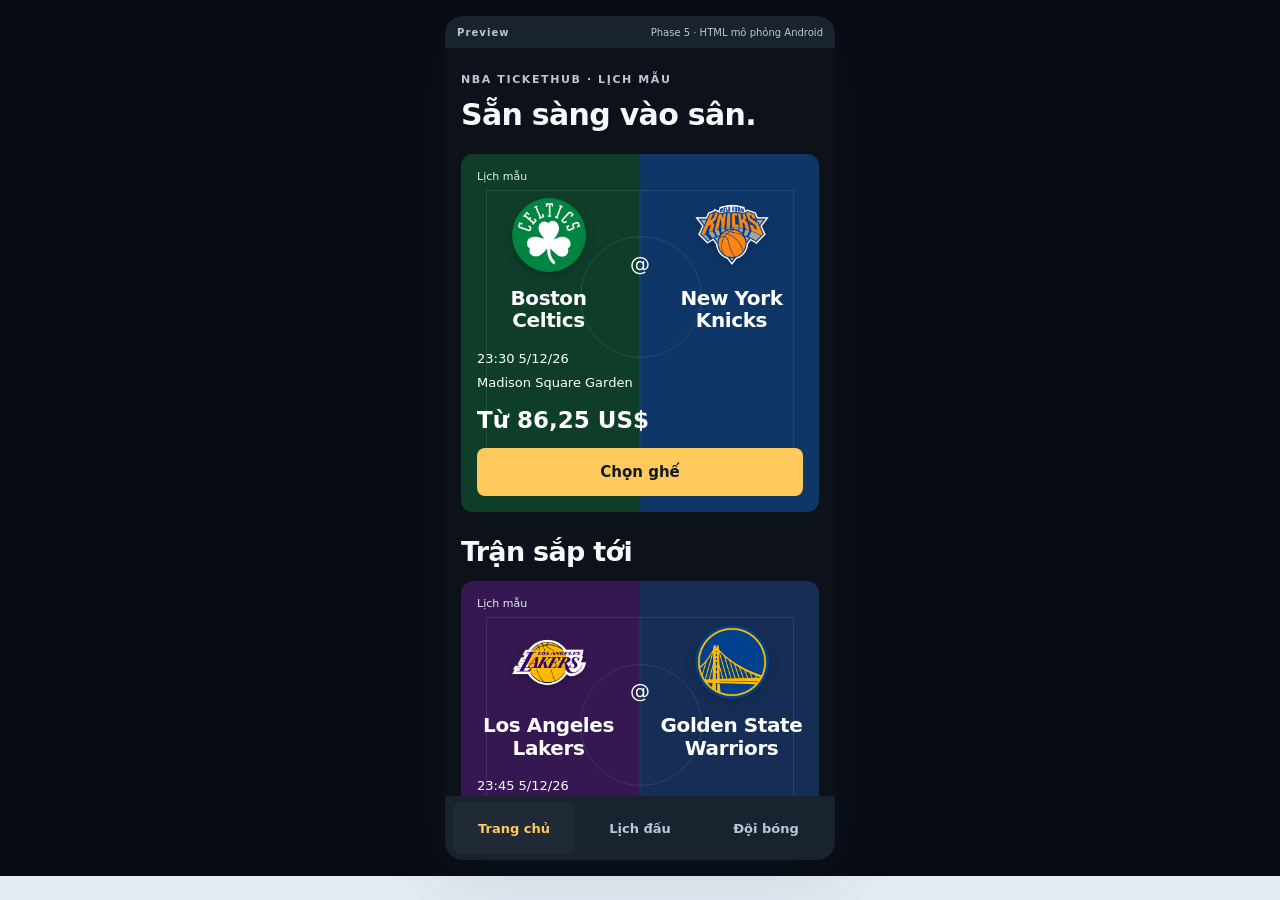
==== tools/arena-preview/index.html @ 88c511a9 "feat: add Phase 4 seat selection and Phase 5 match discovery" ====
<!doctype html>
<html lang="vi">
<head>
    <meta charset="utf-8">
    <meta name="viewport" content="width=device-width,initial-scale=1">
    <meta name="theme-color" content="#102c50">
    <title>NBA TicketHub · Preview Phase 5</title>
    <link rel="stylesheet" href="mobile.css">
    <link rel="stylesheet" href="browse.css">
    <script src="source-data.js" defer></script>
    <script src="team-logos.js" defer></script>
    <script src="arena-renderer.js" defer></script>
    <script src="selection-model.js" defer></script>
    <script src="seat-perspective.js" defer></script>
    <script src="match-list.js" defer></script>
    <script src="mobile.js" defer></script>
</head>
<body>
<main class="phone">
    <div class="preview-banner">Preview <span>Phase 5 · HTML mô phỏng Android</span></div>
    <section id="home" class="screen browse-page" aria-labelledby="home-title">
        <header class="browse-intro"><span class="eyebrow">NBA TICKETHUB · LỊCH MẪU</span><h1 id="home-title" tabindex="-1">Sẵn sàng vào sân.</h1></header>
        <div id="featured-match" class="featured-match"></div>
        <div class="browse-section"><h2>Trận sắp tới</h2><div id="upcoming-matches"></div><button id="all-matches">Xem toàn bộ lịch đấu</button><h2>Khám phá theo đội</h2><div id="home-team-grid" class="team-grid"></div><p class="browse-notice">Lịch, giá và tình trạng vé đều mô phỏng. Chưa đặt vé hoặc thanh toán.</p></div>
    </section>
    <section id="teams" class="screen browse-page" aria-labelledby="teams-title" hidden><header class="browse-intro"><span class="eyebrow">NBA TICKETHUB</span><h1 id="teams-title" tabindex="-1">Đội bóng</h1><p>30 đội · Xem cả trận sân nhà và sân khách.</p></header><div id="team-grid" class="team-grid browse-section"></div></section>
    <section id="detail" class="screen detail-page" aria-labelledby="detail-title" hidden>
        <button id="detail-back" class="back-button">‹ Quay lại</button>
        <div id="detail-scroll" class="detail-scroll"><div class="browse-intro"><h1 id="detail-title" tabindex="-1">Đêm thi đấu</h1></div><div id="detail-poster"></div><p class="browse-notice">Chọn khu trên toàn sân để xem góc nhìn mô phỏng và vé. Bạn chỉ xác nhận ghế sau khi xem hàng, số ghế và giá.</p></div>
        <footer class="detail-cta"><strong id="detail-price"></strong><button id="detail-seats">Chọn ghế</button></footer>
    </section>
    <section id="schedule" class="screen home schedule" aria-labelledby="schedule-title" hidden>
        <div class="home-intro"><span class="eyebrow">NBA TICKETHUB</span><h1 id="schedule-title" tabindex="-1">Lịch đấu</h1><p>Lịch mẫu tương đối · Giờ thiết bị.<br>Giá và vé đều mô phỏng.</p></div>
        <div class="match-filters">
            <div class="match-period"><button id="match-seven" aria-pressed="true">7 ngày tới</button><button id="match-today" aria-pressed="false">Hôm nay</button></div>
            <div class="match-calendar"><label for="match-day">Chọn ngày<input id="match-day" type="date" aria-label="Chọn ngày trận" /></label><button id="match-clear">Xóa lọc</button></div>
            <button id="match-team">Tất cả đội</button>
            <label id="match-home-label" hidden><input id="match-home-only" type="checkbox" /> Chỉ sân nhà</label>
            <p id="match-summary" role="status"></p><p id="match-empty" hidden>Không có trận chưa bắt đầu khớp bộ lọc. Hãy đổi ngày, đội hoặc xóa lọc.</p>
        </div>
        <div id="games" class="game-list"></div>
        <aside class="review-note"><b>Bản duyệt giao diện · 390 px</b><p>Kéo/zoom, bộ lọc, lựa chọn và sheet chạy bằng HTML để mô phỏng hành vi Android. Không đặt vé hay thanh toán.</p></aside>
    </section>
    <section id="arena" class="screen arena-screen" aria-labelledby="arena-title" hidden>
        <header id="arena-header" class="arena-header"><div><h1 id="arena-title" tabindex="-1">Sơ đồ sân</h1><p id="arena-subtitle">Trận mô phỏng</p></div><button id="arena-back" aria-label="Quay lại màn trước">‹</button><button id="choose-game">Đổi trận</button></header>
        <div class="filters"><label><span class="sr-only">Loại ghế</span><select id="type-filter" aria-label="Loại ghế"><option value="">Mọi loại</option><option>VIP</option><option value="STANDARD">Tiêu chuẩn</option><option value="STANDING">Khu đứng</option></select></label><label><span class="sr-only">Ngân sách</span><select id="budget-filter" aria-label="Ngân sách"><option value="Infinity">Mọi giá</option><option value="10000">Đến 100 USD</option><option value="25000">Đến 250 USD</option><option value="50000">Đến 500 USD</option></select></label><label><span class="sr-only">Lọc tầng</span><select hidden id="level-filter" aria-label="Lọc tầng"><option value="">Mọi tầng</option></select></label><label><span class="sr-only">Lọc khu</span><select hidden id="section-filter" aria-label="Lọc khu"><option value="">Mọi khu</option></select></label><button id="clear-filter">Xóa lọc</button><button id="fit" class="accent">Vừa khung</button></div>
        <p id="filter-status" class="filter-status" role="status">Đang tải dữ liệu…</p>
        <div class="legend" aria-label="Chú giải trạng thái"><span><i id="available"></i>Trống</span><span><i id="booked"></i>Đã bán</span><span><i id="locked"></i>Khóa</span><span><i class="selected-dot"></i>Đã chọn</span></div>
        <div id="arena-stage" class="arena-stage">
            <canvas id="arena-canvas" tabindex="0" aria-label="Sơ đồ ghế. Kéo để di chuyển, chụm hai ngón hoặc dùng nút cộng để phóng to. Chạm ghế khi hiện chi tiết."></canvas>
            <div class="map-tools"><span id="zoom-label">Toàn sân</span><div><button id="zoom-out" aria-label="Thu nhỏ">−</button><button id="zoom-in" aria-label="Phóng to">+</button></div></div>
            <details id="review-tools" class="review-tools"><summary>Tiện ích duyệt HTML</summary><p>Chỉ định vị ghế để dễ thử; không phải nút Android.</p><button id="focus-low">Tìm ghế thấp còn trống</button><button id="focus-high">Tìm ghế tầng cao</button><button id="focus-booked">Tìm ghế đã bán</button><small>Sau khi định vị, chạm ghế viền nét đứt. Hoặc nhấn Enter trên sơ đồ.</small></details>
            <div id="load-state" class="load-state" role="status">Đang tải sơ đồ…</div><button id="retry" class="retry" hidden>Thử tải lại</button>
            <p id="tap-hint" class="tap-hint">Phóng to để hiện từng ghế</p>
            <div id="feedback" class="feedback" role="status" hidden></div>

        </div>
            <aside id="seat-sheet" class="seat-sheet collapsed" hidden data-dock="bottom" aria-label="Bottom Sheet — HTML mô phỏng Android">
                <div class="sheet-summary"><button id="summary-button" class="summary-button" aria-expanded="false"><span id="selection-count">Chưa chọn ghế</span><strong id="selection-total">Chạm ghế để xem chi tiết</strong></button><button id="cancel-change" hidden>Hủy đổi</button><button id="toggle-sheet">Chi tiết</button></div>
                <div id="sheet-body" class="sheet-body" hidden>
                    <div class="seat-heading"><h2 id="seat-title">Chạm một ghế để xem</h2><p id="seat-meta">Khu, hàng, số ghế và giá mẫu.</p><strong id="seat-price">—</strong><span id="seat-status"></span></div>
                    <button id="open-view" class="view-preview" aria-label="Mở lớn góc nhìn mô phỏng"><span>Góc nhìn mô phỏng <b>Xem lớn</b></span><canvas id="seat-perspective" aria-label="Góc nhìn mô phỏng từ ghế"></canvas></button>
                    <div class="selection-list-heading"><p id="selection-outside">Ghế đã chọn</p><button id="clear-selection">Xóa tất cả</button></div>
                    <ul id="selected-list" class="selected-list" aria-label="Vé trong khu"></ul>
                    <p class="sheet-disclaimer">Giá/trạng thái là mock. Góc nhìn là phối cảnh mô phỏng từ vị trí ghế, không phải ảnh chụp hoặc sightline thật.</p>
                </div>
                <div id="sheet-actions" class="sheet-actions" hidden><button id="change-seat" class="accent" disabled>Đổi ghế</button><button id="toggle-seat" class="accent" disabled>Bỏ ghế</button></div>
            </aside>
        <footer class="arena-footer">Mô phỏng sheet/lựa chọn Android bằng HTML · Không đặt vé</footer>
    </section>
    <nav id="browse-nav" class="browse-nav" aria-label="Điều hướng chính"><button id="nav-home">Trang chủ</button><button id="nav-schedule">Lịch đấu</button><button id="nav-teams">Đội bóng</button></nav>
</main>
<dialog id="team-dialog"><header><h2>Chọn đội · 30 đội NBA</h2><button id="close-teams">Đóng</button></header><div id="team-options"></div><p class="badge-notice">Logo đội dùng offline; mã đội là dự phòng khi thiếu ảnh.</p></dialog>
<dialog id="view-dialog" class="view-dialog"><header><div><span class="eyebrow">GÓC NHÌN MÔ PHỎNG</span><h2 id="large-view-title">Từ vị trí ghế</h2></div><button id="close-view">Đóng</button></header><canvas id="large-perspective" aria-label="Góc nhìn mô phỏng xem lớn"></canvas><p>Cùng vị trí và công thức phối cảnh của SeatPerspective Android. HTML dùng mesh Canvas để mô phỏng; không phải ảnh thật.</p></dialog>
<noscript>Preview cần bật JavaScript.</noscript>
</body>
</html>
---- tools/arena-preview/mobile.css ----
:root{font-family:Roboto,system-ui,-apple-system,"Segoe UI",sans-serif;color:#24394b;background:#e5ebf2;--team:#1656a5;--ink:#fff;--selected:#117149;font-synthesis:none}*{box-sizing:border-box}body{margin:0;padding:16px 0}button,select{font:inherit}button{cursor:pointer;min-height:44px;border:0;border-radius:8px;background:#eef3f8;color:#24394b;padding:8px 12px;font-weight:650}button:disabled{opacity:.45;cursor:default}button:focus-visible,select:focus-visible,canvas:focus-visible,summary:focus-visible{outline:3px solid #ee8b3f;outline-offset:2px}[hidden]{display:none!important}h1,h2,p{margin:0}h1:focus{outline:none}.phone{width:100%;max-width:390px;height:min(844px,calc(100dvh - 32px));min-height:640px;margin:auto;display:flex;flex-direction:column;background:#f5f7fa;box-shadow:0 18px 70px #173a6120;border-radius:18px;overflow:hidden}.preview-banner{height:32px;flex-shrink:0;display:flex;align-items:center;justify-content:space-between;padding:0 12px;font-size:10px;letter-spacing:1.1px;font-weight:800;background:#e9eff6;color:#47627c}.preview-banner span{font-size:10px;letter-spacing:0;font-weight:500}.screen{min-height:0;flex:1}.home{overflow-y:auto}.home-intro{padding:30px 24px 26px;background:linear-gradient(145deg,#f7fafe,#e3edf9)}.eyebrow{font-size:11px;letter-spacing:1.6px;font-weight:800;color:#607995}.home-intro h1{font-size:34px;letter-spacing:-1.4px;line-height:1.12;margin:12px 0 15px}.home-intro p{font-size:14px;line-height:1.65;color:#63778e}.game-list{padding:18px 18px 0;display:grid;gap:16px}.game-card{border:1px solid #dce5ef;background:white;border-radius:13px;overflow:hidden}.game-card header{display:flex;justify-content:space-between;align-items:center;padding:16px 16px 4px;gap:12px}.game-card h2{font-size:19px;letter-spacing:-.4px}.game-card .team-code{font-size:12px;font-weight:900;padding:9px;background:var(--card-team);color:var(--card-ink);border-radius:8px}.game-card p{font-size:12px;line-height:1.5;color:#687f98;margin:3px 16px}.game-card canvas{display:block;max-width:100%;margin:8px auto}.game-card button{display:block;margin:12px 16px 16px;width:calc(100% - 32px);background:var(--card-team);color:var(--card-ink);font-size:14px;min-height:48px}.review-note{font-size:12px;line-height:1.6;color:#62778e;margin:20px 24px}.review-note b{font-size:13px;color:#405d7d}.review-note p{margin-top:5px}.arena-screen{display:flex;flex-direction:column}.arena-header{height:60px;flex-shrink:0;display:flex;align-items:center;gap:10px;padding:4px 12px;background:var(--team);color:var(--ink)}.arena-header>div{flex:1;min-width:0}.arena-header h1{font-size:17px;white-space:nowrap;overflow:hidden;text-overflow:ellipsis}.arena-header p{font-size:11px;margin-top:5px;white-space:nowrap;overflow:hidden;text-overflow:ellipsis;opacity:.9}.arena-header button{background:transparent;color:var(--ink);font-size:12px;padding:8px}.filters{display:flex;gap:4px;align-items:center;height:48px;flex-shrink:0;padding:0 5px;background:#fff}.filters label{flex:1;min-width:0}.filters select{width:100%;min-width:0;height:44px;border:1px solid #dbe4ef;border-radius:7px;font-size:12px;padding:4px 20px 4px 6px;color:#314e6c;background:#f8fafc;appearance:none;background-image:url("data:image/svg+xml,%3Csvg xmlns='http://www.w3.org/2000/svg' width='12' height='12'%3E%3Cpath d='m3 4 3 3 3-3' fill='none' stroke='%23566f89' stroke-width='1.5'/%3E%3C/svg%3E");background-position:right 5px center;background-repeat:no-repeat}.filters button{font-size:11px;padding:4px 7px;min-height:44px;flex-shrink:0}.accent{background:var(--team);color:var(--ink)}.filter-status{height:32px;flex-shrink:0;font-size:11px;line-height:15px;padding:2px 12px;overflow:hidden;color:#425e7b}.legend{height:32px;flex-shrink:0;display:flex;justify-content:center;align-items:center;gap:13px;font-size:11px;background:#f5f7fa}.legend span{display:flex;align-items:center;gap:5px}.legend i{width:9px;height:9px;border-radius:50%;background:#435366;display:inline-block}.legend .selected-dot{background:transparent;border:2px solid var(--selected);width:11px;height:11px}.arena-stage{position:relative;flex:1;min-height:320px;overflow:hidden;background:#f5f7fa;isolation:isolate}#arena-canvas{display:block;width:100%;height:100%;touch-action:none;cursor:grab}#arena-canvas:active{cursor:grabbing}.map-tools{position:absolute;right:10px;top:10px;display:flex;flex-direction:column;align-items:flex-end;gap:5px;z-index:2}.map-tools>span{font-size:11px;background:#fffffff0;padding:4px 8px;border-radius:5px;color:#526d8a}.map-tools>div{display:flex;gap:4px}.map-tools button{width:38px;min-height:38px;padding:0;font-size:22px;background:#fff;box-shadow:0 2px 8px #17395618}.review-tools{position:absolute;top:10px;left:10px;z-index:3;width:min(245px,calc(100% - 110px));border:1px solid #d8e2ee;border-radius:8px;background:#ffffffed;box-shadow:0 2px 9px #17395610;font-size:11px}.review-tools summary{cursor:pointer;min-height:34px;display:flex;align-items:center;padding:6px 9px;color:#406085;font-weight:750}.review-tools[open]{padding-bottom:8px;max-height:260px;overflow:auto}.review-tools p,.review-tools small{display:block;padding:4px 9px;font-size:10px;color:#6b7f96;line-height:1.5}.review-tools button{display:block;margin:4px 7px;width:calc(100% - 14px);font-size:11px;min-height:36px;padding:5px}.load-state{position:absolute;inset:0;z-index:7;display:grid;place-items:center;text-align:center;padding:30px;background:#f5f7faed;font-size:14px}.retry{position:absolute;top:55%;left:calc(50% - 60px);width:120px;z-index:8}.tap-hint{position:absolute;left:12px;right:12px;bottom:72px;text-align:center;font-size:10px;pointer-events:none;color:#617a93;background:#f5f7fad9;border-radius:5px;padding:4px}.feedback{position:absolute;z-index:10;left:12px;right:12px;top:88px;background:#183650f2;color:white;border-radius:9px;padding:12px;font-size:13px;line-height:1.45;box-shadow:0 3px 15px #0002}.seat-sheet{position:absolute;left:0;right:0;bottom:0;z-index:5;background:white;box-shadow:0 -3px 18px #132e4c24;border:1px solid #dce5ed;border-radius:14px 14px 0 0;display:flex;flex-direction:column;height:var(--sheet-height,240px);max-height:calc(100% - 16px);min-height:120px;overflow:hidden}.seat-sheet[data-dock=top]:not(.collapsed){top:0;bottom:auto;border-radius:0 0 14px 14px;box-shadow:0 4px 18px #132e4c24}.seat-sheet.collapsed{height:64px;min-height:64px;border-radius:14px 14px 0 0}.sheet-summary{height:64px;flex-shrink:0;padding:5px 8px;display:flex;gap:4px;align-items:center;border-bottom:1px solid #edf1f6}.summary-button{flex:1;min-width:0;background:none;text-align:left;padding:5px 4px;display:grid;gap:5px;line-height:1.2}.summary-button span{font-size:12px;color:#465f79}.summary-button strong{font-size:13px;color:#24394b;white-space:normal;overflow-wrap:anywhere}.sheet-summary>button:not(.summary-button){font-size:11px;padding:5px 8px;flex-shrink:0}.sheet-body{flex:1;min-height:0;overflow-y:auto;overscroll-behavior:contain;padding:10px 12px 12px}.seat-heading{display:grid;grid-template-columns:1fr auto;gap:5px 8px;align-items:center}.seat-heading h2{font-size:15px;grid-column:1/-1}.seat-heading p{font-size:12px;color:#637b94;min-width:0}.seat-heading>strong{font-size:17px;color:var(--team);font-weight:800}.seat-heading>span{font-size:11px;color:#617a93;grid-column:1/-1}.view-preview{display:block;background:none;width:100%;padding:0;text-align:left;margin-top:12px;border-radius:8px;overflow:hidden}.view-preview>span{display:flex;justify-content:space-between;gap:6px;font-size:11px;color:#617a93;padding-bottom:5px;font-weight:500}.view-preview b{font-weight:700;color:var(--team)}.view-preview canvas{display:block;width:100%;height:108px;border-radius:6px;background:#10283f}.selection-list-heading{display:flex;align-items:center;justify-content:space-between;gap:10px;margin-top:6px}.selection-list-heading p{font-size:11px;color:#6a8097}.selection-list-heading button{font-size:11px;background:none;padding:5px;min-height:40px}.selected-list{list-style:none;padding:0;margin:0;max-height:132px;overflow-y:auto}.selected-list li{display:flex;align-items:center;border-bottom:1px solid #edf2f7;gap:6px;min-height:52px}.selected-list .seat-row{flex:1;min-width:0;text-align:left;padding:7px 0;font-size:11px;font-weight:500;line-height:1.4;background:none}.seat-row small{display:block;color:#71859c;font-size:10px;margin-top:4px}.selected-list .remove-row{font-size:11px;flex-shrink:0;min-height:40px;padding:5px 9px}.sheet-disclaimer{font-size:10px;line-height:1.5;color:#71859c;margin-top:10px}.sheet-actions{height:56px;flex-shrink:0;padding:4px 8px;display:flex;gap:8px;background:#fff;border-top:1px solid #e5ebf2}.sheet-actions button{flex:1;min-width:0;min-height:48px;font-size:14px;padding:8px}.arena-footer{height:24px;flex-shrink:0;font-size:9px;display:flex;align-items:center;justify-content:center;color:#657e98;background:#eaf0f7;padding:3px 8px;text-align:center}.view-dialog{border:1px solid #d5e0ec;padding:16px;border-radius:16px;width:min(720px,calc(100vw - 24px));max-height:90dvh;overflow:auto;box-shadow:0 24px 80px #0a223d50;color:#24394b}.view-dialog::backdrop{background:#0b213db0}.view-dialog header{display:flex;justify-content:space-between;align-items:center;gap:10px;margin-bottom:14px}.view-dialog h2{font-size:17px;margin-top:7px}.view-dialog button{font-size:13px}.view-dialog canvas{width:100%;height:min(38dvh,320px);display:block;border-radius:8px}.view-dialog>p{font-size:11px;line-height:1.55;color:#6d8097;margin:12px 0 0}.sr-only{position:absolute;width:1px;height:1px;overflow:hidden;clip:rect(0,0,0,0);white-space:nowrap}@media(max-width:430px){body{padding:0}.phone{height:100dvh;min-height:600px;border-radius:0;box-shadow:none}}@media(prefers-reduced-motion:no-preference){.seat-sheet{transition:height .16s ease}button{transition:background .12s ease}}

/* Match/section QA sync: retain the original Canvas geometry and gestures. */
.phone{max-width:412px;min-height:0}.arena-screen{position:relative;background:repeating-linear-gradient(45deg,transparent 0 30px,var(--team-light) 30px 32px),#f5f7fa}.filters label:has(select[hidden]){display:none}.game-card{background:repeating-linear-gradient(45deg,transparent 0 26px,#ffffff0d 26px 28px),var(--card-team);color:var(--card-ink)}.game-card p{color:inherit;opacity:.9}.game-card .team-code{background:#ffffff20}.game-card button{background:#fff;color:#183650}.seat-sheet{bottom:24px;max-height:calc(100% - 72px);height:var(--sheet-height,480px)}.seat-sheet.collapsed{height:64px}.sheet-body{display:flex;flex-direction:column;padding:0;overflow:hidden}.seat-heading{flex-shrink:0;padding:0 12px}.seat-heading h2{white-space:nowrap;overflow:hidden;text-overflow:ellipsis;font-size:12px;padding:5px 0}.view-preview{flex-shrink:0;margin:0;border-radius:0}.view-preview>span{padding:5px 12px}.view-preview canvas{width:100%;height:auto;aspect-ratio:16/9;border-radius:0}.selection-list-heading{flex-shrink:0;height:28px;margin:0;padding:0 12px}.selection-list-heading button{min-height:28px}.selected-list{flex:1;min-height:48px;max-height:none;overflow-y:auto;overscroll-behavior:contain}.selected-list li{padding:0 12px;flex-shrink:0}.selected-list .seat-row{font-size:13px;min-height:64px}.seat-row strong{display:block;color:#005b48;font-size:17px}.seat-row small{font-size:11px}.candidate{background:#deedff}.unavailable{opacity:.55}.sheet-disclaimer{display:none}.view-dialog{width:100vw;max-width:100vw;height:100dvh;max-height:100dvh;margin:0;border:0;border-radius:0;background:#10283f;color:white;display:flex;flex-direction:column;justify-content:center}.view-dialog:not([open]){display:none}.view-dialog canvas{height:auto;aspect-ratio:16/9}.view-dialog header{flex-shrink:0}.view-dialog .eyebrow{color:#d2ddea}.review-tools{width:min(200px,calc(100% - 110px))}.tap-hint{bottom:70px}.filters select{font-size:12px}
@media(max-width:430px){.phone{min-height:0;height:100dvh}}@media(orientation:landscape) and (max-height:600px){body{padding:0}.phone{max-width:100%;height:100dvh;border-radius:0}.seat-sheet{left:28%;bottom:24px;max-height:calc(100% - 64px)}.sheet-body{display:grid;grid-template-columns:44% 56%;grid-template-rows:auto 1fr}.view-preview{grid-column:1;grid-row:1/3;align-self:start}.selected-list{grid-column:2;grid-row:1/3}.seat-heading,.selection-list-heading{display:none}.sheet-summary{height:48px}.sheet-actions{height:52px}.filters,.filter-status,.legend{height:28px}.filters select,.filters button{min-height:28px;height:28px}}

/* Phase 4 match calendar: same compact mobile structure as Android. */
.phone{max-width:390px}.home-intro{padding:18px 20px 14px}.home-intro h1{font-size:28px;margin:8px 0}.home-intro p{font-size:12px}.match-filters{padding:8px 18px 0;display:grid;gap:6px}.match-period,.match-calendar{display:flex;gap:6px}.match-period button{flex:1}.match-period button[aria-pressed=true]{background:#163e6e;color:#fff}.match-calendar label{flex:1;font-size:11px;color:#526779;display:flex;align-items:center;gap:8px}.match-calendar input{min-width:0;flex:1;height:44px;border:1px solid #cbd7e4;border-radius:8px;padding:6px;font:inherit;background:white;color:#183650}.match-calendar button{font-size:12px}.match-filters>button{display:flex;align-items:center;gap:10px;justify-content:flex-start;background:white;border:1px solid #cbd7e4}.match-filters label:has(input[type=checkbox]){display:flex;min-height:44px;align-items:center;gap:8px}.match-filters p{font-size:11px;line-height:1.5;color:#526779}.match-filters #match-empty{font-size:14px;padding:16px;background:white;border-radius:8px}.match-day-heading{font-size:15px;color:#24394b;margin-top:8px}.team-badge{width:44px;height:44px;object-fit:contain;flex-shrink:0}.fallback{display:inline-flex;align-items:center;justify-content:center;border-radius:50%;background:white;color:var(--badge-team);font-weight:900;font-size:12px}.match-pair{display:flex;align-items:center;gap:8px;padding:10px 16px}.match-pair>div{flex:1;text-align:center}.match-pair .team-badge{margin-bottom:8px}.match-pair h2{font-size:18px;min-height:42px}.versus{font-size:20px}#match-team .team-badge,#team-options .team-badge{width:32px;height:32px;font-size:10px}#team-dialog{width:min(380px,calc(100vw - 20px));max-height:85dvh;padding:14px;border:1px solid #cbd7e4;border-radius:12px;color:#183650}#team-dialog header{display:flex;align-items:center;justify-content:space-between;gap:8px}#team-dialog h2{font-size:17px}#team-options{max-height:60dvh;overflow:auto;margin-top:12px}#team-options button{display:flex;align-items:center;gap:12px;width:100%;background:white;text-align:left;border-bottom:1px solid #e7edf4;min-height:48px}.badge-notice{font-size:11px;color:#526779;margin-top:10px}#team-dialog::backdrop{background:#0b213d99}
---- tools/arena-preview/browse.css ----
/* Phase 5: shared poster and browse hierarchy, aligned with Android Views. */
body{background:#080c13}.phone{background:#0c111a;color:#f6f8fc}.preview-banner{background:#192330;color:#bac6d6}
.browse-page{overflow-y:auto;min-height:0}.browse-intro{padding:20px 16px 12px}.browse-intro h1,.browse-section>h2{font-family:'Arial Narrow','Roboto Condensed',system-ui,sans-serif;font-weight:900;letter-spacing:-.7px}.browse-intro h1{font-size:30px;margin:10px 0}.browse-intro p,.browse-notice{font-size:13px;color:#bac6d6;line-height:1.6}.eyebrow{color:#bac6d6}.browse-section{padding:0 16px 20px}.browse-section>h2{font-size:27px;margin:24px 0 14px}.featured-match{padding:0 16px}.browse-notice{padding:12px 16px}.poster{position:relative;isolation:isolate;border:0;border-radius:12px;margin:0 0 14px;overflow:hidden;background:linear-gradient(#00000060,#00000060),linear-gradient(90deg,var(--away-color) 50%,var(--home-color) 50%);color:#fff;padding:16px;box-shadow:none}.poster::before{content:'';position:absolute;z-index:-1;inset:10% 7%;border:1px solid #ffffff18;background:linear-gradient(90deg,transparent 49.7%,#ffffff16 50%,transparent 50.3%);pointer-events:none}.poster::after{content:'';position:absolute;z-index:-1;width:120px;height:120px;border:1px solid #ffffff18;top:23%;left:calc(50% - 60px);border-radius:50%;pointer-events:none}.poster header{font-size:11px;padding:0;margin:0 0 12px;color:#e4eaf4}.poster .match-pair{padding:0 0 12px;gap:10px}.poster .team-badge{width:80px;height:80px;background:transparent;border-radius:0;filter:drop-shadow(0 3px 5px #0003)}.poster .fallback{background:#fff;border-radius:50%;filter:none}.poster .match-pair h2{color:#fff;font:800 20px/1.12 'Arial Narrow',system-ui,sans-serif;min-height:46px}.poster p{padding:0;margin:4px 0;color:#fff;opacity:1;font-size:13px}.poster-price{display:block;font-size:23px;line-height:1.4;margin:12px 0}.poster button,.detail-cta button{background:#ffc95b;color:#101923;min-height:48px;font-size:15px;font-weight:800;width:100%;border-radius:8px}.poster button:disabled{opacity:.55}.featured-match .poster{cursor:pointer}.team-grid{display:grid;grid-template-columns:repeat(2,minmax(0,1fr));gap:8px}.team-tile{min-width:0;min-height:118px;background:#192330;color:#f6f8fc;display:flex;flex-direction:column;align-items:center;justify-content:center;gap:8px;padding:12px 8px;text-align:center;font-size:13px;line-height:1.35}.team-tile .team-badge{width:56px;height:56px;background:transparent}.team-tile .fallback{background:white}.browse-nav{flex-shrink:0;height:64px;display:flex;align-items:center;background:#192330;gap:4px;padding:4px 8px}.browse-nav button{flex:1;min-width:0;min-height:52px;font-size:13px;color:#bac6d6;background:transparent;border-radius:8px}.browse-nav button[aria-current=page]{color:#ffc95b;background:#ffffff08}.schedule{background:#0c111a}.schedule .home-intro{background:transparent;color:#f6f8fc}.schedule .home-intro p{color:#bac6d6}.schedule .match-filters{margin:0 16px;padding:12px;background:#f5f7fa;border-radius:12px;color:#24394b}.schedule .match-day-heading{color:#f6f8fc}.schedule .review-note{color:#bac6d6;background:transparent}.detail-page{display:flex;flex-direction:column;min-height:0;background:linear-gradient(#0c111ad1,#0c111ad1),var(--detail-team)}.detail-scroll{flex:1;min-height:0;overflow:auto}.detail-scroll>.browse-intro{padding-top:0}#detail-poster{padding:0 16px}.detail-cta{padding:12px;display:flex;gap:12px;align-items:center;background:#192330;flex-shrink:0}.detail-cta strong{flex:1;font-size:18px}.detail-cta button{width:auto;min-width:144px}.back-button{align-self:flex-start;color:#f6f8fc;background:transparent;min-height:48px;padding:0 16px}#arena-back{min-width:36px;padding:0 8px}.arena-header>div{min-width:0;flex:1}.arena-header h1{font-size:20px}.arena-header p{font-size:10px}.arena-header button{font-size:11px;padding:0 8px;flex-shrink:0}.screen[hidden],.browse-nav[hidden]{display:none!important}
.poster button{margin:0;width:100%}
.arena-screen{color:#24394b}
@media(prefers-reduced-motion:no-preference){.browse-page,.detail-page{animation:browse-enter .14s ease-out}@keyframes browse-enter{from{opacity:.65;transform:translateY(4px)}to{opacity:1;transform:none}}}
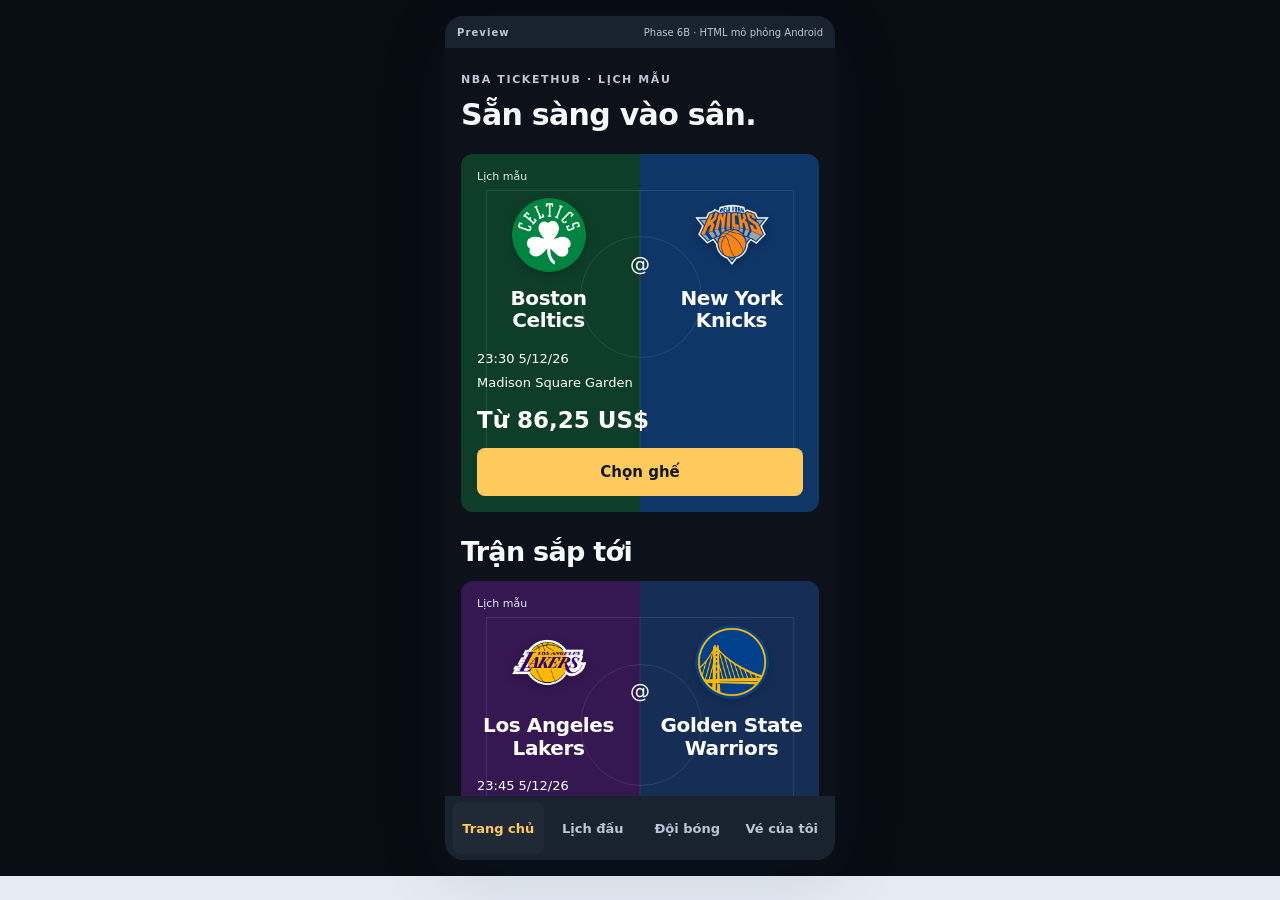
==== commit 4dc4e9b7: "feat: add simulated booking and seat recommendations" ====
--- a/tools/arena-preview/index.html
+++ b/tools/arena-preview/index.html
@@ -4,7 +4,7 @@
     <meta charset="utf-8">
     <meta name="viewport" content="width=device-width,initial-scale=1">
     <meta name="theme-color" content="#102c50">
-    <title>NBA TicketHub · Preview Phase 5</title>
+    <title>NBA TicketHub · Preview Phase 6B</title>
     <link rel="stylesheet" href="mobile.css">
     <link rel="stylesheet" href="browse.css">
     <script src="source-data.js" defer></script>
@@ -13,15 +13,17 @@
     <script src="selection-model.js" defer></script>
     <script src="seat-perspective.js" defer></script>
     <script src="match-list.js" defer></script>
+    <script src="booking-store.js" defer></script>
+    <script src="seat-finder.js" defer></script>
     <script src="mobile.js" defer></script>
 </head>
 <body>
 <main class="phone">
-    <div class="preview-banner">Preview <span>Phase 5 · HTML mô phỏng Android</span></div>
+    <div class="preview-banner">Preview <span>Phase 6B · HTML mô phỏng Android</span></div>
     <section id="home" class="screen browse-page" aria-labelledby="home-title">
         <header class="browse-intro"><span class="eyebrow">NBA TICKETHUB · LỊCH MẪU</span><h1 id="home-title" tabindex="-1">Sẵn sàng vào sân.</h1></header>
         <div id="featured-match" class="featured-match"></div>
-        <div class="browse-section"><h2>Trận sắp tới</h2><div id="upcoming-matches"></div><button id="all-matches">Xem toàn bộ lịch đấu</button><h2>Khám phá theo đội</h2><div id="home-team-grid" class="team-grid"></div><p class="browse-notice">Lịch, giá và tình trạng vé đều mô phỏng. Chưa đặt vé hoặc thanh toán.</p></div>
+        <div class="browse-section"><h2>Trận sắp tới</h2><div id="upcoming-matches"></div><button id="all-matches">Xem toàn bộ lịch đấu</button><h2>Khám phá theo đội</h2><div id="home-team-grid" class="team-grid"></div><p class="browse-notice">Lịch, giá và tình trạng vé đều mô phỏng. Đặt vé mô phỏng, lưu riêng trong trình duyệt này.</p></div>
     </section>
     <section id="teams" class="screen browse-page" aria-labelledby="teams-title" hidden><header class="browse-intro"><span class="eyebrow">NBA TICKETHUB</span><h1 id="teams-title" tabindex="-1">Đội bóng</h1><p>30 đội · Xem cả trận sân nhà và sân khách.</p></header><div id="team-grid" class="team-grid browse-section"></div></section>
     <section id="detail" class="screen detail-page" aria-labelledby="detail-title" hidden>
@@ -39,13 +41,30 @@
             <p id="match-summary" role="status"></p><p id="match-empty" hidden>Không có trận chưa bắt đầu khớp bộ lọc. Hãy đổi ngày, đội hoặc xóa lọc.</p>
         </div>
         <div id="games" class="game-list"></div>
-        <aside class="review-note"><b>Bản duyệt giao diện · 390 px</b><p>Kéo/zoom, bộ lọc, lựa chọn và sheet chạy bằng HTML để mô phỏng hành vi Android. Không đặt vé hay thanh toán.</p></aside>
+        <aside class="review-note"><b>Bản duyệt giao diện · 390 px</b><p>Kéo/zoom, bộ lọc, lựa chọn và sheet chạy bằng HTML để mô phỏng hành vi Android. Đặt vé mô phỏng, không thanh toán thật.</p></aside>
     </section>
     <section id="arena" class="screen arena-screen" aria-labelledby="arena-title" hidden>
         <header id="arena-header" class="arena-header"><div><h1 id="arena-title" tabindex="-1">Sơ đồ sân</h1><p id="arena-subtitle">Trận mô phỏng</p></div><button id="arena-back" aria-label="Quay lại màn trước">‹</button><button id="choose-game">Đổi trận</button></header>
         <div class="filters"><label><span class="sr-only">Loại ghế</span><select id="type-filter" aria-label="Loại ghế"><option value="">Mọi loại</option><option>VIP</option><option value="STANDARD">Tiêu chuẩn</option><option value="STANDING">Khu đứng</option></select></label><label><span class="sr-only">Ngân sách</span><select id="budget-filter" aria-label="Ngân sách"><option value="Infinity">Mọi giá</option><option value="10000">Đến 100 USD</option><option value="25000">Đến 250 USD</option><option value="50000">Đến 500 USD</option></select></label><label><span class="sr-only">Lọc tầng</span><select hidden id="level-filter" aria-label="Lọc tầng"><option value="">Mọi tầng</option></select></label><label><span class="sr-only">Lọc khu</span><select hidden id="section-filter" aria-label="Lọc khu"><option value="">Mọi khu</option></select></label><button id="clear-filter">Xóa lọc</button><button id="fit" class="accent">Vừa khung</button></div>
+        <button id="suggest-seats" class="accent">Gợi ý ghế</button>
+        <aside id="finder-panel" class="finder-panel" hidden aria-label="Gợi ý ghế">
+            <header><h2>Gợi ý ghế</h2><button id="finder-close">Thu bảng</button></header>
+            <div class="finder-scroll">
+                <div class="finder-fields">
+                    <label>Số người<input id="finder-people" type="number" min="1" step="1" value="1"></label>
+                    <label>Tối đa mỗi vé (USD)<input id="finder-budget" type="number" min="0" step="0.01" placeholder="Mọi giá"></label>
+                    <label>Tầng<select id="finder-level"></select></label>
+                    <label>Khu<select id="finder-section"></select></label>
+                    <label>Loại vé<select id="finder-category"><option value="">Mọi loại</option><option>VIP</option><option value="STANDARD">Tiêu chuẩn</option><option value="STANDING">Khu đứng</option></select></label>
+                    <label>Ưu tiên<select id="finder-priority"><option value="price">Giá thấp</option><option value="court">Gần sân</option></select></label>
+                </div>
+                <button id="finder-search" class="accent">Tìm ghế</button>
+                <p id="finder-message" role="status">Dữ liệu mô phỏng · Chạm thẻ để xem vị trí và góc nhìn.</p>
+                <div id="finder-results"></div>
+            </div>
+        </aside>
         <p id="filter-status" class="filter-status" role="status">Đang tải dữ liệu…</p>
-        <div class="legend" aria-label="Chú giải trạng thái"><span><i id="available"></i>Trống</span><span><i id="booked"></i>Đã bán</span><span><i id="locked"></i>Khóa</span><span><i class="selected-dot"></i>Đã chọn</span></div>
+        <div class="legend" aria-label="Chú giải trạng thái"><span><i id="available"></i>Trống</span><span><i id="booked"></i>Đã đặt</span><span><i id="locked"></i>Khóa</span><span><i class="selected-dot"></i>Đã chọn</span></div>
         <div id="arena-stage" class="arena-stage">
             <canvas id="arena-canvas" tabindex="0" aria-label="Sơ đồ ghế. Kéo để di chuyển, chụm hai ngón hoặc dùng nút cộng để phóng to. Chạm ghế khi hiện chi tiết."></canvas>
             <div class="map-tools"><span id="zoom-label">Toàn sân</span><div><button id="zoom-out" aria-label="Thu nhỏ">−</button><button id="zoom-in" aria-label="Phóng to">+</button></div></div>
@@ -66,12 +85,15 @@
                 </div>
                 <div id="sheet-actions" class="sheet-actions" hidden><button id="change-seat" class="accent" disabled>Đổi ghế</button><button id="toggle-seat" class="accent" disabled>Bỏ ghế</button></div>
             </aside>
-        <footer class="arena-footer">Mô phỏng sheet/lựa chọn Android bằng HTML · Không đặt vé</footer>
+        <button id="booking-continue" class="booking-continue" disabled>Tiếp tục</button>
+        <footer class="arena-footer">Mô phỏng sheet/lựa chọn Android bằng HTML · Đặt vé mô phỏng</footer>
     </section>
-    <nav id="browse-nav" class="browse-nav" aria-label="Điều hướng chính"><button id="nav-home">Trang chủ</button><button id="nav-schedule">Lịch đấu</button><button id="nav-teams">Đội bóng</button></nav>
+    <section id="tickets" class="screen browse-page" hidden><header class="browse-intro"><h1 id="tickets-title" tabindex="-1">Vé của tôi</h1><p>Đặt vé mô phỏng · Lưu trong trình duyệt này</p></header><div id="my-tickets" class="browse-section"></div></section>
+    <nav id="browse-nav" class="browse-nav" aria-label="Điều hướng chính"><button id="nav-home">Trang chủ</button><button id="nav-schedule">Lịch đấu</button><button id="nav-teams">Đội bóng</button><button id="nav-tickets">Vé của tôi</button></nav>
 </main>
 <dialog id="team-dialog"><header><h2>Chọn đội · 30 đội NBA</h2><button id="close-teams">Đóng</button></header><div id="team-options"></div><p class="badge-notice">Logo đội dùng offline; mã đội là dự phòng khi thiếu ảnh.</p></dialog>
 <dialog id="view-dialog" class="view-dialog"><header><div><span class="eyebrow">GÓC NHÌN MÔ PHỎNG</span><h2 id="large-view-title">Từ vị trí ghế</h2></div><button id="close-view">Đóng</button></header><canvas id="large-perspective" aria-label="Góc nhìn mô phỏng xem lớn"></canvas><p>Cùng vị trí và công thức phối cảnh của SeatPerspective Android. HTML dùng mesh Canvas để mô phỏng; không phải ảnh thật.</p></dialog>
+<dialog id="booking-dialog" class="booking-dialog"><button id="booking-back">Quay lại sơ đồ</button><div id="booking-content"></div><p id="booking-message" role="status"></p><button id="booking-confirm">Xác nhận đặt vé</button></dialog>
 <noscript>Preview cần bật JavaScript.</noscript>
 </body>
 </html>
--- a/tools/arena-preview/mobile.css
+++ b/tools/arena-preview/mobile.css
@@ -6,3 +6,27 @@
 
 /* Phase 4 match calendar: same compact mobile structure as Android. */
 .phone{max-width:390px}.home-intro{padding:18px 20px 14px}.home-intro h1{font-size:28px;margin:8px 0}.home-intro p{font-size:12px}.match-filters{padding:8px 18px 0;display:grid;gap:6px}.match-period,.match-calendar{display:flex;gap:6px}.match-period button{flex:1}.match-period button[aria-pressed=true]{background:#163e6e;color:#fff}.match-calendar label{flex:1;font-size:11px;color:#526779;display:flex;align-items:center;gap:8px}.match-calendar input{min-width:0;flex:1;height:44px;border:1px solid #cbd7e4;border-radius:8px;padding:6px;font:inherit;background:white;color:#183650}.match-calendar button{font-size:12px}.match-filters>button{display:flex;align-items:center;gap:10px;justify-content:flex-start;background:white;border:1px solid #cbd7e4}.match-filters label:has(input[type=checkbox]){display:flex;min-height:44px;align-items:center;gap:8px}.match-filters p{font-size:11px;line-height:1.5;color:#526779}.match-filters #match-empty{font-size:14px;padding:16px;background:white;border-radius:8px}.match-day-heading{font-size:15px;color:#24394b;margin-top:8px}.team-badge{width:44px;height:44px;object-fit:contain;flex-shrink:0}.fallback{display:inline-flex;align-items:center;justify-content:center;border-radius:50%;background:white;color:var(--badge-team);font-weight:900;font-size:12px}.match-pair{display:flex;align-items:center;gap:8px;padding:10px 16px}.match-pair>div{flex:1;text-align:center}.match-pair .team-badge{margin-bottom:8px}.match-pair h2{font-size:18px;min-height:42px}.versus{font-size:20px}#match-team .team-badge,#team-options .team-badge{width:32px;height:32px;font-size:10px}#team-dialog{width:min(380px,calc(100vw - 20px));max-height:85dvh;padding:14px;border:1px solid #cbd7e4;border-radius:12px;color:#183650}#team-dialog header{display:flex;align-items:center;justify-content:space-between;gap:8px}#team-dialog h2{font-size:17px}#team-options{max-height:60dvh;overflow:auto;margin-top:12px}#team-options button{display:flex;align-items:center;gap:12px;width:100%;background:white;text-align:left;border-bottom:1px solid #e7edf4;min-height:48px}.badge-notice{font-size:11px;color:#526779;margin-top:10px}#team-dialog::backdrop{background:#0b213d99}
+
+/* Phase 6A: native-flow review, simulated local orders. */
+.booking-continue{width:100%;min-height:52px;flex-shrink:0;background:var(--team);color:var(--ink);font-weight:800}
+.booking-dialog{box-sizing:border-box;width:min(100%,430px);max-height:95dvh;padding:16px;border:0;border-radius:20px;background:#f3f6fa;color:#10283f}
+.booking-dialog>button{min-height:48px;width:100%;margin:6px 0}
+#booking-confirm{background:var(--team);color:var(--ink);font-weight:800;position:sticky;bottom:0}
+.booking-card{background:white;color:#10283f;border:2px solid;border-radius:16px;padding:16px;margin:12px 0;overflow-wrap:anywhere}
+.booking-card h2{font-size:22px;line-height:1.2}.booking-card strong{font-size:22px}
+.browse-nav button{padding:4px;font-size:12px}
+.seat-sheet{bottom:76px;max-height:calc(100% - 124px)}
+.booking-dialog{width:min(390px,calc(100vw - 16px))}
+/* 6B keeps the Canvas visible above a compact, independently scrolling panel. */
+.finder-panel { position:absolute; z-index:30; bottom:62px; left:8px; right:8px; max-height:56%; background:#f5f7fc; color:#10283f; border:2px solid var(--team); border-radius:18px; box-shadow:0 6px 25px #10283f30; overflow:hidden; }
+.finder-panel[hidden] { display:none; }
+.finder-panel header { display:flex; align-items:center; justify-content:space-between; padding:8px 12px; }
+.finder-panel h2 { margin:0; font-size:20px; }
+.finder-scroll { overflow:auto; max-height:calc(45vh - 30px); padding:8px 12px; }
+.finder-fields { display:grid; grid-template-columns:1fr 1fr; gap:8px; }
+.finder-fields label { display:flex; flex-direction:column; gap:4px; font-size:12px; }
+.finder-fields input,.finder-fields select { width:100%; min-width:0; height:44px; border:1px solid #c4cedc; border-radius:8px; background:white; color:#10283f; padding:6px; }
+.finder-card { margin:10px 0; padding:10px; border-radius:12px; background:white; border:1px solid #d1dbea; }
+.finder-card button { width:100%; margin-top:6px; }
+.finder-card .finder-preview { text-align:left; white-space:pre-line; background:white; color:#10283f; }
+@media (orientation:landscape) { .finder-panel { left:auto; width:46%; max-height:72%; } .finder-scroll { max-height:48vh; } }
